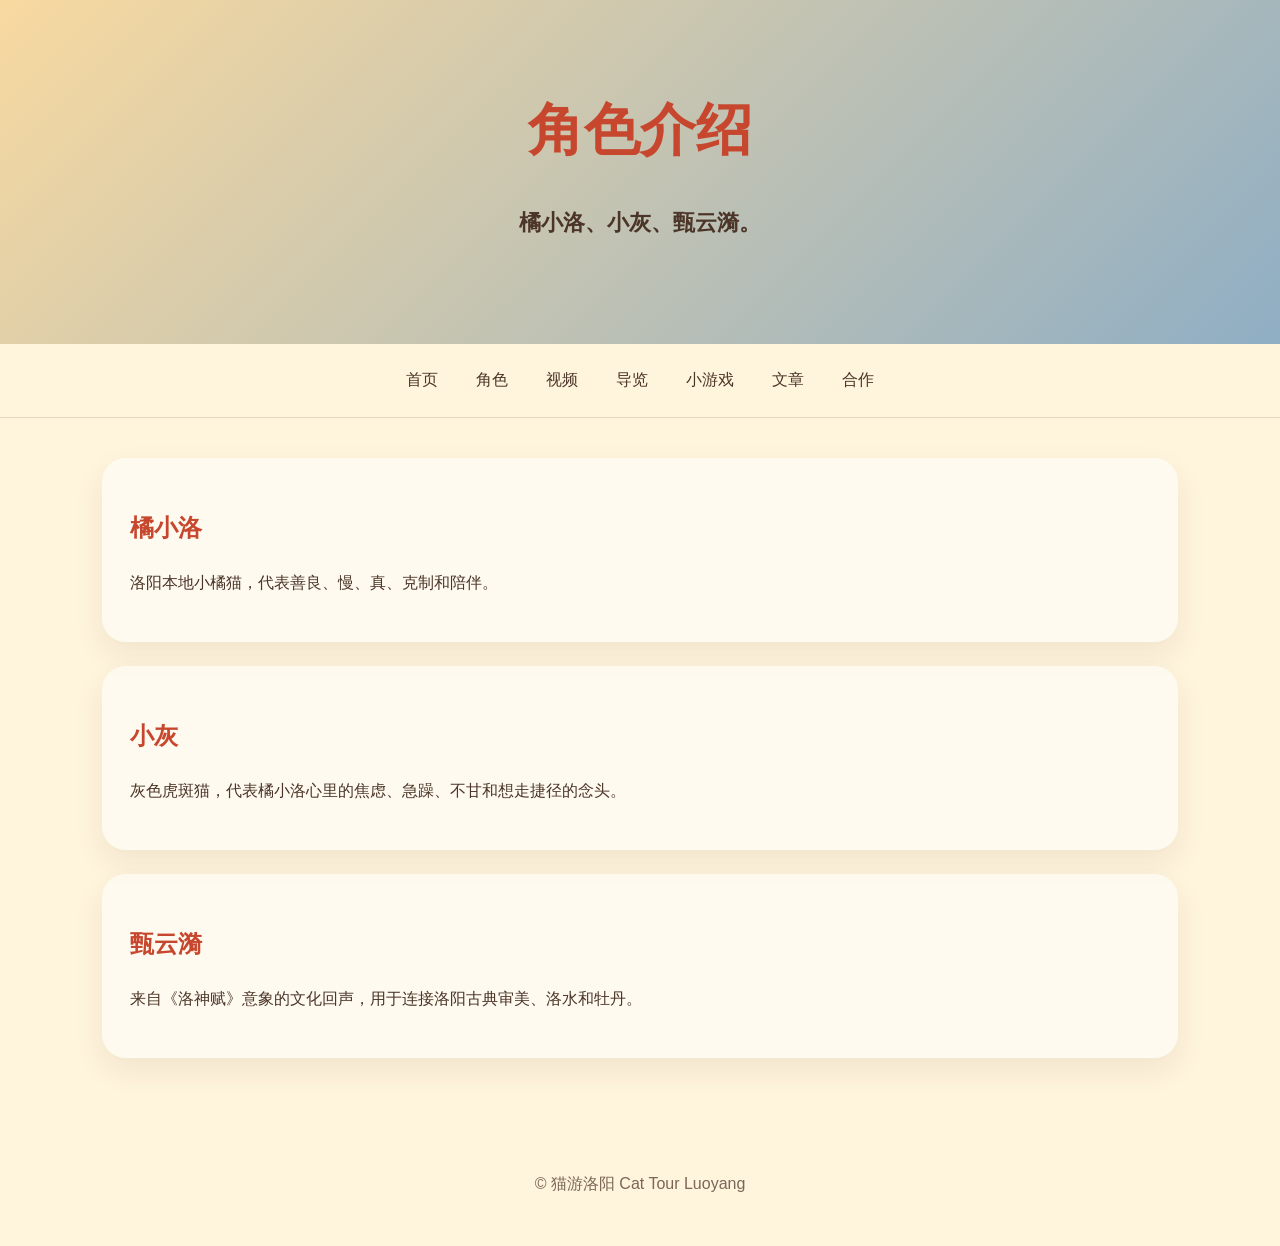
==== characters.html @ 6a57c050 "Add characters Add characters" ====
<!DOCTYPE html>
<html lang="zh-CN">
<head>
  <meta charset="UTF-8">
  <meta name="viewport" content="width=device-width, initial-scale=1.0">
  <title>角色介绍｜猫游洛阳</title>
  <link rel="stylesheet" href="css/style.css">
</head>
<body>
  <header>
    <h1>角色介绍</h1>
    <p>橘小洛、小灰、甄云漪。</p>
  </header>

  <nav>
    <a href="index.html">首页</a>
    <a href="characters.html">角色</a>
    <a href="videos.html">视频</a>
    <a href="guide.html">导览</a>
    <a href="games.html">小游戏</a>
    <a href="stories.html">文章</a>
    <a href="cooperation.html">合作</a>
  </nav>

  <main>
    <section>
      <h2>橘小洛</h2>
      <p>洛阳本地小橘猫，代表善良、慢、真、克制和陪伴。</p>
    </section>

    <section>
      <h2>小灰</h2>
      <p>灰色虎斑猫，代表橘小洛心里的焦虑、急躁、不甘和想走捷径的念头。</p>
    </section>

    <section>
      <h2>甄云漪</h2>
      <p>来自《洛神赋》意象的文化回声，用于连接洛阳古典审美、洛水和牡丹。</p>
    </section>
  </main>

  <footer>
    <p>© 猫游洛阳 Cat Tour Luoyang</p>
  </footer>
</body>
</html>
---- css/style.css ----
* {
  box-sizing: border-box;
}

body {
  margin: 0;
  font-family: -apple-system, BlinkMacSystemFont, "Segoe UI", "Microsoft YaHei", sans-serif;
  background: #fff4dc;
  color: #4b3528;
  line-height: 1.8;
}

header {
  padding: 80px 8vw;
  background: linear-gradient(135deg, #f8d9a0, #8faec4);
  text-align: center;
}

header h1 {
  font-size: 56px;
  color: #c7472e;
  margin: 0 0 16px;
}

header p {
  font-size: 22px;
  font-weight: bold;
}

nav {
  display: flex;
  justify-content: center;
  flex-wrap: wrap;
  gap: 14px;
  padding: 16px;
  background: #fff4dc;
  border-bottom: 1px solid rgba(75, 53, 40, 0.15);
}

nav a {
  text-decoration: none;
  color: #4b3528;
  padding: 6px 12px;
  border-radius: 999px;
}

nav a:hover {
  background: #f6a23a;
  color: white;
}

main {
  padding: 40px 8vw;
}

section {
  background: rgba(255, 255, 255, 0.55);
  border-radius: 24px;
  padding: 28px;
  margin-bottom: 24px;
  box-shadow: 0 12px 30px rgba(75, 53, 40, 0.08);
}

h2 {
  color: #c7472e;
}

footer {
  text-align: center;
  padding: 32px;
  color: #7b6658;
}

@media (max-width: 700px) {
  header h1 {
    font-size: 42px;
  }

  header {
    padding: 56px 6vw;
  }

  main {
    padding: 28px 6vw;
  }
}
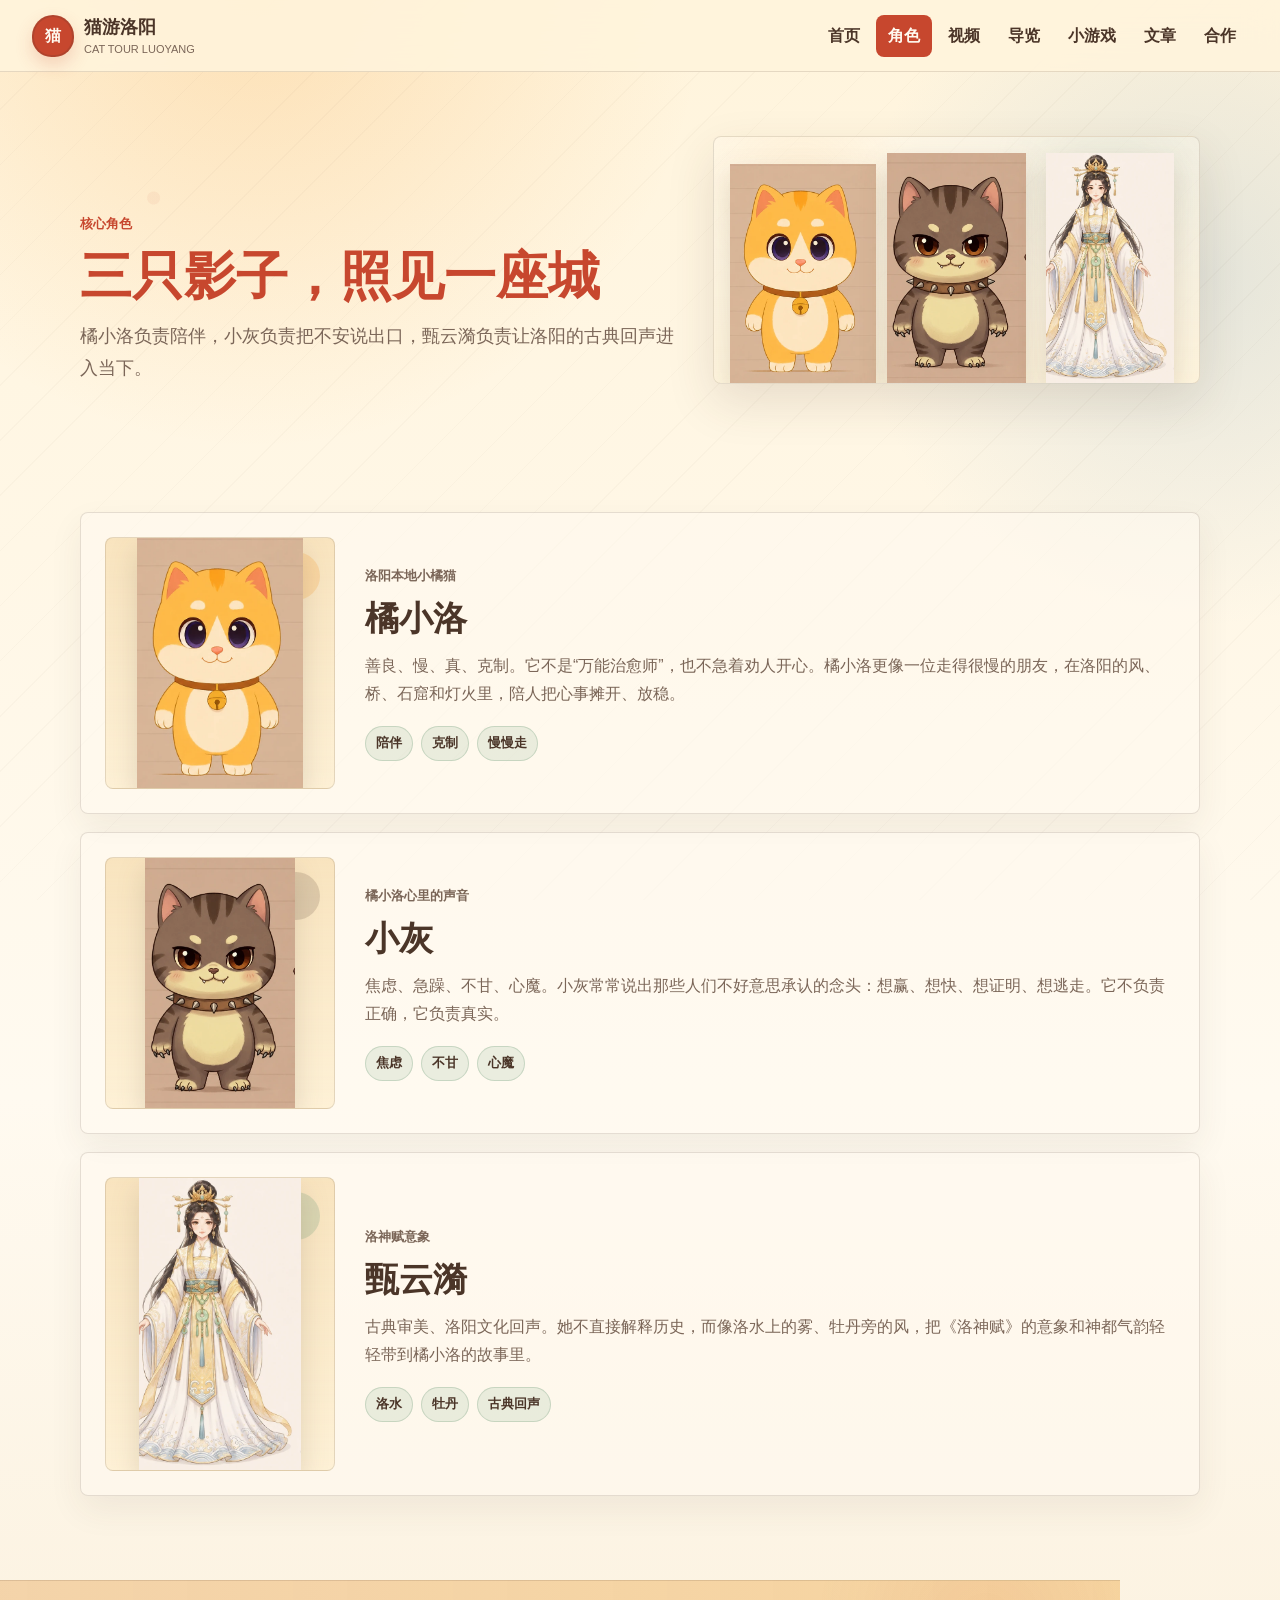
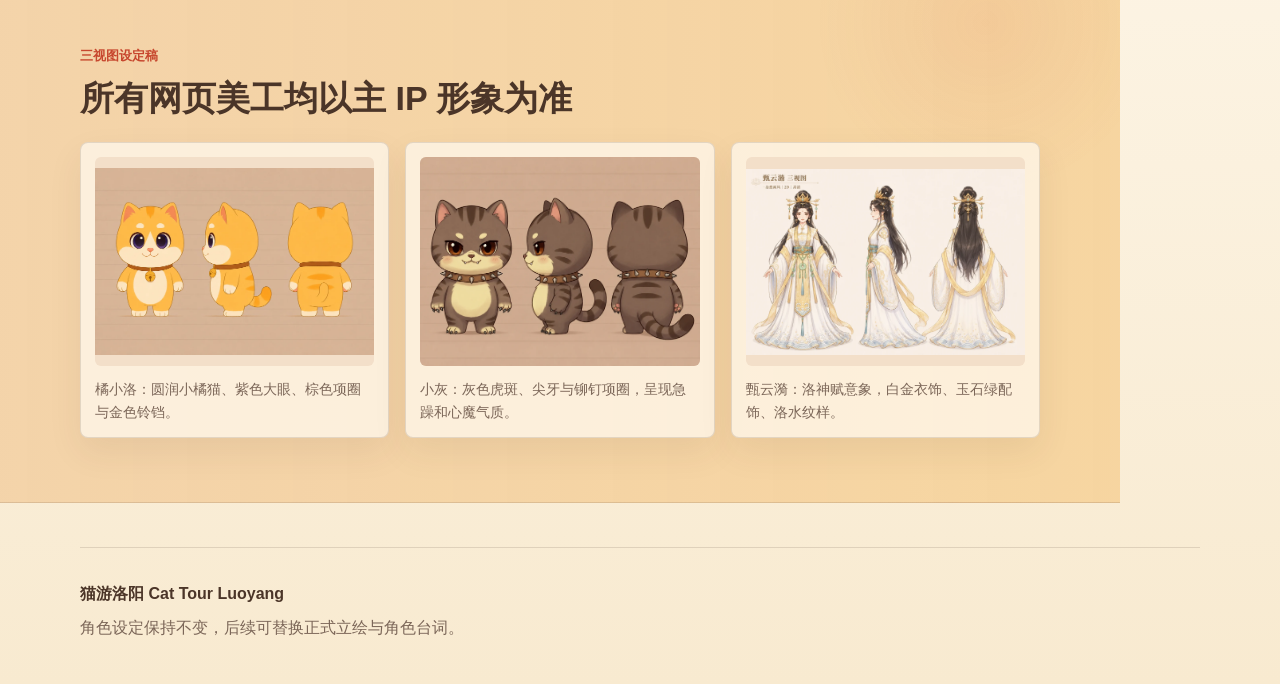
==== commit b5ae70e0: "Add files via upload" ====
--- a/characters.html
+++ b/characters.html
@@ -4,43 +4,120 @@
   <meta charset="UTF-8">
   <meta name="viewport" content="width=device-width, initial-scale=1.0">
   <title>角色介绍｜猫游洛阳</title>
+  <meta name="description" content="认识《猫游洛阳》的三位核心角色：橘小洛、小灰、甄云漪。">
   <link rel="stylesheet" href="css/style.css">
 </head>
-<body>
-  <header>
-    <h1>角色介绍</h1>
-    <p>橘小洛、小灰、甄云漪。</p>
+<body data-page="characters">
+  <header class="site-header">
+    <a class="brand" href="index.html" aria-label="猫游洛阳首页">
+      <span class="brand-mark">猫</span>
+      <span><strong>猫游洛阳</strong><small>Cat Tour Luoyang</small></span>
+    </a>
+    <button class="nav-toggle" type="button" aria-expanded="false" aria-controls="site-nav"><span></span><span></span><span></span></button>
+    <nav class="site-nav" id="site-nav" aria-label="主导航">
+      <a href="index.html" data-nav="home">首页</a>
+      <a href="characters.html" data-nav="characters">角色</a>
+      <a href="videos.html" data-nav="videos">视频</a>
+      <a href="guide.html" data-nav="guide">导览</a>
+      <a href="games.html" data-nav="games">小游戏</a>
+      <a href="stories.html" data-nav="stories">文章</a>
+      <a href="cooperation.html" data-nav="cooperation">合作</a>
+    </nav>
   </header>
 
-  <nav>
-    <a href="index.html">首页</a>
-    <a href="characters.html">角色</a>
-    <a href="videos.html">视频</a>
-    <a href="guide.html">导览</a>
-    <a href="games.html">小游戏</a>
-    <a href="stories.html">文章</a>
-    <a href="cooperation.html">合作</a>
-  </nav>
-
   <main>
-    <section>
-      <h2>橘小洛</h2>
-      <p>洛阳本地小橘猫，代表善良、慢、真、克制和陪伴。</p>
+    <section class="page-hero section-band compact-hero character-hero">
+      <div>
+        <p class="eyebrow">核心角色</p>
+        <h1>三只影子，照见一座城</h1>
+        <p>橘小洛负责陪伴，小灰负责把不安说出口，甄云漪负责让洛阳的古典回声进入当下。</p>
+      </div>
+      <div class="character-hero-row" aria-label="三位核心角色">
+        <img src="assets/characters/xiaoluo-front.webp" alt="橘小洛">
+        <img src="assets/characters/xiaohui-front.webp" alt="小灰">
+        <img src="assets/characters/yunyi-front.webp" alt="甄云漪">
+      </div>
     </section>
 
-    <section>
-      <h2>小灰</h2>
-      <p>灰色虎斑猫，代表橘小洛心里的焦虑、急躁、不甘和想走捷径的念头。</p>
+    <section class="section-band">
+      <div class="profile-list">
+        <article class="profile-card">
+          <figure class="profile-visual orange-frame">
+            <img src="assets/characters/xiaoluo-front.webp" alt="橘小洛正面形象">
+          </figure>
+          <div>
+            <p class="card-kicker">洛阳本地小橘猫</p>
+            <h2>橘小洛</h2>
+            <p>善良、慢、真、克制。它不是“万能治愈师”，也不急着劝人开心。橘小洛更像一位走得很慢的朋友，在洛阳的风、桥、石窟和灯火里，陪人把心事摊开、放稳。</p>
+            <div class="tag-row">
+              <span>陪伴</span>
+              <span>克制</span>
+              <span>慢慢走</span>
+            </div>
+          </div>
+        </article>
+
+        <article class="profile-card">
+          <figure class="profile-visual gray-frame">
+            <img src="assets/characters/xiaohui-front.webp" alt="小灰正面形象">
+          </figure>
+          <div>
+            <p class="card-kicker">橘小洛心里的声音</p>
+            <h2>小灰</h2>
+            <p>焦虑、急躁、不甘、心魔。小灰常常说出那些人们不好意思承认的念头：想赢、想快、想证明、想逃走。它不负责正确，它负责真实。</p>
+            <div class="tag-row">
+              <span>焦虑</span>
+              <span>不甘</span>
+              <span>心魔</span>
+            </div>
+          </div>
+        </article>
+
+        <article class="profile-card">
+          <figure class="profile-visual jade-frame">
+            <img src="assets/characters/yunyi-front.webp" alt="甄云漪正面形象">
+          </figure>
+          <div>
+            <p class="card-kicker">洛神赋意象</p>
+            <h2>甄云漪</h2>
+            <p>古典审美、洛阳文化回声。她不直接解释历史，而像洛水上的雾、牡丹旁的风，把《洛神赋》的意象和神都气韵轻轻带到橘小洛的故事里。</p>
+            <div class="tag-row">
+              <span>洛水</span>
+              <span>牡丹</span>
+              <span>古典回声</span>
+            </div>
+          </div>
+        </article>
+      </div>
     </section>
 
-    <section>
-      <h2>甄云漪</h2>
-      <p>来自《洛神赋》意象的文化回声，用于连接洛阳古典审美、洛水和牡丹。</p>
+    <section class="section-band warm-band">
+      <div class="section-heading">
+        <p class="eyebrow">三视图设定稿</p>
+        <h2>所有网页美工均以主 IP 形象为准</h2>
+      </div>
+      <div class="turnaround-grid">
+        <figure>
+          <img src="assets/characters/xiaoluo-turnaround.webp" alt="橘小洛三视图">
+          <figcaption>橘小洛：圆润小橘猫、紫色大眼、棕色项圈与金色铃铛。</figcaption>
+        </figure>
+        <figure>
+          <img src="assets/characters/xiaohui-turnaround.webp" alt="小灰三视图">
+          <figcaption>小灰：灰色虎斑、尖牙与铆钉项圈，呈现急躁和心魔气质。</figcaption>
+        </figure>
+        <figure>
+          <img src="assets/characters/yunyi-turnaround.webp" alt="甄云漪三视图">
+          <figcaption>甄云漪：洛神赋意象，白金衣饰、玉石绿配饰、洛水纹样。</figcaption>
+        </figure>
+      </div>
     </section>
   </main>
 
-  <footer>
-    <p>© 猫游洛阳 Cat Tour Luoyang</p>
+  <footer class="site-footer">
+    <strong>猫游洛阳 Cat Tour Luoyang</strong>
+    <p>角色设定保持不变，后续可替换正式立绘与角色台词。</p>
   </footer>
+
+  <script src="js/main.js"></script>
 </body>
 </html>
--- a/css/style.css
+++ b/css/style.css
@@ -1,86 +1,1438 @@
+:root {
+  --orange: #f6a23a;
+  --cream: #fff4dc;
+  --cream-deep: #f7dfb4;
+  --red: #c7472e;
+  --green: #6e9b78;
+  --brown: #4b3528;
+  --blue: #8faec4;
+  --ink-soft: #7b6658;
+  --white: #fffaf0;
+  --line: rgba(75, 53, 40, 0.14);
+  --shadow: 0 18px 48px rgba(75, 53, 40, 0.13);
+  --radius: 8px;
+  --max: 1120px;
+}
+
 * {
   box-sizing: border-box;
 }
 
+html {
+  scroll-behavior: smooth;
+}
+
 body {
+  position: relative;
   margin: 0;
-  font-family: -apple-system, BlinkMacSystemFont, "Segoe UI", "Microsoft YaHei", sans-serif;
-  background: #fff4dc;
-  color: #4b3528;
-  line-height: 1.8;
-}
-
-header {
-  padding: 80px 8vw;
-  background: linear-gradient(135deg, #f8d9a0, #8faec4);
+  font-family: -apple-system, BlinkMacSystemFont, "Segoe UI", "PingFang SC", "Microsoft YaHei", sans-serif;
+  line-height: 1.75;
+  color: var(--brown);
+  background:
+    radial-gradient(circle at 20% 0%, rgba(246, 162, 58, 0.24), transparent 28rem),
+    radial-gradient(circle at 94% 12%, rgba(143, 174, 196, 0.24), transparent 22rem),
+    linear-gradient(180deg, var(--cream), #fffaf0 48%, #f8ead0);
+}
+
+body::before {
+  position: fixed;
+  inset: 0;
+  z-index: -1;
+  content: "";
+  background:
+    radial-gradient(circle at 12% 22%, rgba(199, 71, 46, 0.06) 0 6px, transparent 7px),
+    radial-gradient(circle at 88% 30%, rgba(110, 155, 120, 0.07) 0 7px, transparent 8px),
+    repeating-linear-gradient(135deg, transparent 0 38px, rgba(75, 53, 40, 0.025) 38px 39px);
+  pointer-events: none;
+}
+
+a {
+  color: inherit;
+}
+
+img,
+svg {
+  max-width: 100%;
+}
+
+.site-header {
+  position: sticky;
+  top: 0;
+  z-index: 20;
+  display: flex;
+  align-items: center;
+  justify-content: space-between;
+  gap: 16px;
+  min-height: 72px;
+  padding: 12px 18px;
+  background: rgba(255, 244, 220, 0.88);
+  border-bottom: 1px solid var(--line);
+  backdrop-filter: blur(16px);
+}
+
+.brand {
+  display: inline-flex;
+  align-items: center;
+  gap: 10px;
+  text-decoration: none;
+}
+
+.brand-mark {
+  display: grid;
+  width: 42px;
+  height: 42px;
+  place-items: center;
+  color: var(--white);
+  background: var(--red);
+  border: 2px solid rgba(75, 53, 40, 0.18);
+  border-radius: 50% 50% 46% 46%;
+  font-weight: 800;
+  box-shadow: 0 8px 18px rgba(199, 71, 46, 0.2);
+}
+
+.brand strong,
+.brand small {
+  display: block;
+}
+
+.brand strong {
+  font-size: 18px;
+  letter-spacing: 0;
+}
+
+.brand small {
+  margin-top: -4px;
+  color: var(--ink-soft);
+  font-size: 11px;
+  letter-spacing: 0;
+  text-transform: uppercase;
+}
+
+.nav-toggle {
+  display: inline-flex;
+  flex-direction: column;
+  justify-content: center;
+  gap: 5px;
+  width: 42px;
+  height: 42px;
+  padding: 0;
+  border: 1px solid var(--line);
+  border-radius: var(--radius);
+  background: var(--white);
+}
+
+.nav-toggle span {
+  display: block;
+  width: 18px;
+  height: 2px;
+  margin: 0 auto;
+  background: var(--brown);
+  border-radius: 999px;
+}
+
+.site-nav {
+  position: absolute;
+  top: calc(100% + 8px);
+  right: 16px;
+  left: 16px;
+  display: none;
+  grid-template-columns: repeat(2, minmax(0, 1fr));
+  gap: 8px;
+  padding: 12px;
+  background: var(--white);
+  border: 1px solid var(--line);
+  border-radius: var(--radius);
+  box-shadow: var(--shadow);
+}
+
+.site-nav.is-open {
+  display: grid;
+}
+
+.site-nav a {
+  min-height: 42px;
+  padding: 8px 10px;
   text-align: center;
-}
-
-header h1 {
-  font-size: 56px;
-  color: #c7472e;
-  margin: 0 0 16px;
-}
-
-header p {
-  font-size: 22px;
-  font-weight: bold;
-}
-
-nav {
+  text-decoration: none;
+  border-radius: var(--radius);
+  color: var(--brown);
+  font-weight: 700;
+}
+
+.site-nav a:hover,
+.site-nav a.is-active {
+  color: var(--white);
+  background: var(--red);
+}
+
+main {
+  overflow: hidden;
+}
+
+.section-band {
+  width: min(100% - 32px, var(--max));
+  margin: 0 auto;
+  padding: 48px 0;
+}
+
+.hero {
+  display: grid;
+  gap: 32px;
+  align-items: center;
+  padding-top: 36px;
+  padding-bottom: 36px;
+}
+
+.hero-copy {
+  position: relative;
+  z-index: 2;
+}
+
+.eyebrow,
+.card-kicker {
+  margin: 0 0 10px;
+  color: var(--red);
+  font-size: 13px;
+  font-weight: 800;
+  letter-spacing: 0;
+}
+
+h1,
+h2,
+h3,
+p {
+  overflow-wrap: anywhere;
+}
+
+h1,
+h2,
+h3 {
+  line-height: 1.18;
+}
+
+h1 {
+  margin: 0;
+  color: var(--red);
+  font-size: 48px;
+}
+
+h2 {
+  margin: 0 0 14px;
+  color: var(--brown);
+  font-size: 27px;
+}
+
+h3 {
+  margin: 0 0 10px;
+  font-size: 21px;
+}
+
+p {
+  margin: 0;
+}
+
+.hero-lead {
+  max-width: 640px;
+  margin-top: 16px;
+  color: var(--brown);
+  font-size: 20px;
+  font-weight: 700;
+}
+
+.hero-actions {
   display: flex;
+  flex-wrap: wrap;
+  gap: 12px;
+  margin-top: 28px;
+}
+
+.button {
+  display: inline-flex;
+  align-items: center;
   justify-content: center;
+  min-height: 46px;
+  padding: 10px 18px;
+  text-decoration: none;
+  border-radius: var(--radius);
+  border: 1px solid var(--line);
+  font-weight: 800;
+}
+
+.button-primary {
+  color: var(--white);
+  background: var(--red);
+  box-shadow: 0 12px 22px rgba(199, 71, 46, 0.22);
+}
+
+.button-secondary {
+  color: var(--brown);
+  background: rgba(255, 250, 240, 0.76);
+}
+
+.hero-art {
+  position: relative;
+  min-height: 300px;
+  border: 1px solid rgba(75, 53, 40, 0.1);
+  border-radius: 8px;
+  background:
+    linear-gradient(180deg, rgba(255, 244, 220, 0.1), rgba(255, 244, 220, 0.9)),
+    linear-gradient(145deg, rgba(246, 162, 58, 0.34), rgba(110, 155, 120, 0.18) 55%, rgba(143, 174, 196, 0.36));
+  box-shadow: var(--shadow);
+  overflow: hidden;
+}
+
+.ip-stage {
+  isolation: isolate;
+}
+
+.ip-stage::before {
+  position: absolute;
+  inset: 18px;
+  z-index: 0;
+  content: "";
+  border: 1px solid rgba(255, 250, 240, 0.58);
+  border-radius: 6px;
+  pointer-events: none;
+}
+
+.sun-disc {
+  position: absolute;
+  top: 38px;
+  right: 34px;
+  width: 116px;
+  height: 116px;
+  background: rgba(246, 162, 58, 0.44);
+  border-radius: 50%;
+}
+
+.palace {
+  position: absolute;
+  right: 22px;
+  bottom: 86px;
+  left: 22px;
+  height: 132px;
+  border-bottom: 18px solid var(--brown);
+}
+
+.palace::before,
+.palace::after {
+  position: absolute;
+  content: "";
+  left: 8%;
+  right: 8%;
+  height: 28px;
+  background: var(--red);
+  border-radius: 8px 8px 3px 3px;
+}
+
+.palace::before {
+  top: 18px;
+  transform: skewX(-12deg);
+}
+
+.palace::after {
+  top: 58px;
+  background: var(--green);
+  transform: skewX(10deg);
+}
+
+.palace span {
+  position: absolute;
+  bottom: 0;
+  width: 14%;
+  height: 78px;
+  background: rgba(75, 53, 40, 0.72);
+  border-radius: 8px 8px 0 0;
+}
+
+.palace span:nth-child(1) {
+  left: 18%;
+}
+
+.palace span:nth-child(2) {
+  left: 43%;
+}
+
+.palace span:nth-child(3) {
+  right: 18%;
+}
+
+.lantern {
+  position: absolute;
+  top: 68px;
+  width: 34px;
+  height: 48px;
+  background: var(--red);
+  border-radius: 45% 45% 48% 48%;
+  box-shadow: inset 8px 0 rgba(255, 244, 220, 0.18), 0 12px 22px rgba(199, 71, 46, 0.22);
+}
+
+.lantern::before,
+.lantern::after {
+  position: absolute;
+  content: "";
+  left: 50%;
+  transform: translateX(-50%);
+  background: var(--brown);
+}
+
+.lantern::before {
+  top: -28px;
+  width: 2px;
+  height: 30px;
+}
+
+.lantern::after {
+  bottom: -10px;
+  width: 10px;
+  height: 10px;
+  border-radius: 50%;
+}
+
+.lantern-left {
+  left: 28px;
+}
+
+.lantern-right {
+  right: 28px;
+  top: 110px;
+}
+
+.hero-character {
+  position: absolute;
+  z-index: 3;
+  display: block;
+  width: auto;
+  object-fit: contain;
+  filter: drop-shadow(0 16px 18px rgba(75, 53, 40, 0.2));
+}
+
+.hero-xiaoluo {
+  left: 50%;
+  bottom: 34px;
+  height: min(72%, 310px);
+  transform: translateX(-48%);
+}
+
+.hero-xiaohui {
+  right: 6%;
+  bottom: 34px;
+  height: min(44%, 185px);
+  opacity: 0.92;
+  transform: rotate(2deg);
+}
+
+.hero-ribbon {
+  position: absolute;
+  top: 16px;
+  left: 16px;
+  z-index: 4;
+  max-width: calc(100% - 32px);
+  padding: 7px 12px;
+  color: var(--brown);
+  background: rgba(255, 250, 240, 0.78);
+  border: 1px solid rgba(75, 53, 40, 0.12);
+  border-radius: 999px;
+  font-size: 13px;
+  font-weight: 900;
+}
+
+.cat-figure {
+  position: absolute;
+  left: 50%;
+  bottom: 54px;
+  width: 118px;
+  height: 130px;
+  transform: translateX(-50%);
+}
+
+.cat-body {
+  position: absolute;
+  right: 18px;
+  bottom: 0;
+  width: 74px;
+  height: 78px;
+  background: var(--orange);
+  border: 3px solid var(--brown);
+  border-radius: 46% 46% 40% 40%;
+}
+
+.cat-tail {
+  position: absolute;
+  bottom: 20px;
+  left: 6px;
+  width: 62px;
+  height: 32px;
+  border: 10px solid var(--orange);
+  border-right: 0;
+  border-bottom: 0;
+  border-radius: 999px 0 0 0;
+  transform: rotate(-16deg);
+}
+
+.cat-head {
+  position: absolute;
+  right: 5px;
+  bottom: 64px;
+  width: 88px;
+  height: 70px;
+  background: var(--orange);
+  border: 3px solid var(--brown);
+  border-radius: 48% 48% 42% 42%;
+}
+
+.ear {
+  position: absolute;
+  top: -20px;
+  width: 28px;
+  height: 28px;
+  background: var(--orange);
+  border-top: 3px solid var(--brown);
+  border-left: 3px solid var(--brown);
+  transform: rotate(45deg);
+}
+
+.ear-left {
+  left: 14px;
+}
+
+.ear-right {
+  right: 14px;
+}
+
+.eye {
+  position: absolute;
+  top: 34px;
+  width: 8px;
+  height: 12px;
+  background: var(--brown);
+  border-radius: 50%;
+}
+
+.eye-left {
+  left: 28px;
+}
+
+.eye-right {
+  right: 28px;
+}
+
+.nose {
+  position: absolute;
+  left: 50%;
+  bottom: 24px;
+  width: 9px;
+  height: 7px;
+  background: var(--red);
+  border-radius: 50%;
+  transform: translateX(-50%);
+}
+
+.cat-scarf {
+  position: absolute;
+  right: 20px;
+  bottom: 53px;
+  width: 66px;
+  height: 16px;
+  background: var(--green);
+  border: 2px solid var(--brown);
+  border-radius: 999px;
+}
+
+.stone-road {
+  position: absolute;
+  right: -40px;
+  bottom: -10px;
+  left: -40px;
+  height: 86px;
+  background:
+    repeating-linear-gradient(90deg, rgba(75, 53, 40, 0.16) 0 2px, transparent 2px 44px),
+    linear-gradient(180deg, rgba(255, 250, 240, 0.66), rgba(75, 53, 40, 0.12));
+  transform: perspective(220px) rotateX(18deg);
+}
+
+.ip-stage .stone-road {
+  z-index: 2;
+}
+
+.section-heading {
+  max-width: 720px;
+  margin-bottom: 24px;
+}
+
+.intro-text {
+  max-width: 840px;
+  color: var(--ink-soft);
+  font-size: 18px;
+}
+
+.feature-grid,
+.content-grid,
+.portal-grid,
+.guide-grid {
+  display: grid;
+  gap: 16px;
+}
+
+.character-card,
+.video-card,
+.simple-card,
+.story-card,
+.guide-card,
+.portal-card,
+.contact-box,
+.game-panel,
+.game-result {
+  border: 1px solid var(--line);
+  border-radius: var(--radius);
+  background: rgba(255, 250, 240, 0.78);
+  box-shadow: 0 14px 34px rgba(75, 53, 40, 0.08);
+}
+
+.character-card,
+.simple-card,
+.story-card,
+.guide-card,
+.portal-card,
+.game-panel,
+.game-result {
+  padding: 22px;
+}
+
+.character-card {
+  position: relative;
+  min-height: 330px;
+  padding-top: 176px;
+  overflow: hidden;
+}
+
+.character-card::before {
+  position: absolute;
+  top: 0;
+  right: 0;
+  left: 0;
+  height: 156px;
+  content: "";
+  background:
+    radial-gradient(circle at 78% 24%, rgba(255, 244, 220, 0.58), transparent 74px),
+    linear-gradient(135deg, rgba(246, 162, 58, 0.22), rgba(255, 250, 240, 0.68));
+  border-bottom: 1px solid rgba(75, 53, 40, 0.08);
+}
+
+.character-card.xiaohui::before {
+  background:
+    radial-gradient(circle at 74% 24%, rgba(255, 244, 220, 0.5), transparent 74px),
+    linear-gradient(135deg, rgba(75, 53, 40, 0.18), rgba(143, 174, 196, 0.24));
+}
+
+.character-card.yunzhi::before {
+  background:
+    radial-gradient(circle at 74% 24%, rgba(255, 244, 220, 0.58), transparent 74px),
+    linear-gradient(135deg, rgba(110, 155, 120, 0.22), rgba(143, 174, 196, 0.2));
+}
+
+.character-sticker {
+  position: absolute;
+  top: 16px;
+  left: 50%;
+  z-index: 2;
+  width: auto;
+  height: 170px;
+  max-width: 82%;
+  object-fit: contain;
+  transform: translateX(-50%);
+  filter: drop-shadow(0 12px 16px rgba(75, 53, 40, 0.16));
+}
+
+.yunzhi-sticker {
+  top: 6px;
+  height: 192px;
+}
+
+.character-card p,
+.simple-card p,
+.story-card p,
+.guide-card p,
+.video-card p,
+.profile-card p,
+.contact-band p {
+  color: var(--ink-soft);
+}
+
+.character-card .card-kicker,
+.character-card h3,
+.character-card p {
+  position: relative;
+  z-index: 2;
+}
+
+.character-token {
+  display: grid;
+  width: 54px;
+  height: 54px;
+  place-items: center;
+  margin-bottom: 16px;
+  color: var(--white);
+  border-radius: 50%;
+  font-weight: 900;
+}
+
+.xiaoluo .character-token {
+  background: var(--orange);
+}
+
+.xiaohui .character-token {
+  background: #6b6f70;
+}
+
+.yunzhi .character-token {
+  background: var(--green);
+}
+
+.warm-band {
+  width: 100%;
+  max-width: none;
+  margin: 20px 0;
+  padding-right: max(16px, calc((100% - var(--max)) / 2));
+  padding-left: max(16px, calc((100% - var(--max)) / 2));
+  background:
+    radial-gradient(circle at 88% 8%, rgba(199, 71, 46, 0.08), transparent 170px),
+    linear-gradient(90deg, rgba(199, 71, 46, 0.08), rgba(246, 162, 58, 0.16)),
+    var(--cream-deep);
+  border-top: 1px solid var(--line);
+  border-bottom: 1px solid var(--line);
+}
+
+.story-steps {
+  display: grid;
+  gap: 10px;
+}
+
+.story-steps div {
+  display: flex;
+  align-items: center;
+  gap: 12px;
+  min-height: 54px;
+  padding: 12px 14px;
+  background: rgba(255, 250, 240, 0.68);
+  border: 1px solid var(--line);
+  border-radius: var(--radius);
+  font-weight: 800;
+}
+
+.story-steps span {
+  color: var(--red);
+  font-size: 13px;
+}
+
+.portal-card {
+  display: block;
+  min-height: 136px;
+  text-decoration: none;
+  transition: transform 180ms ease, box-shadow 180ms ease;
+}
+
+.portal-card:hover {
+  transform: translateY(-3px);
+  box-shadow: var(--shadow);
+}
+
+.portal-card span,
+.story-card span,
+.guide-card span,
+.contact-box span {
+  display: inline-block;
+  margin-bottom: 12px;
+  color: var(--red);
+  font-size: 13px;
+  font-weight: 900;
+}
+
+.portal-card strong {
+  display: block;
+  font-size: 19px;
+  line-height: 1.45;
+}
+
+.page-hero {
+  position: relative;
+  padding-top: 46px;
+  padding-bottom: 26px;
+}
+
+.page-hero h1 {
+  max-width: 820px;
+  font-size: 38px;
+}
+
+.page-hero p:last-child {
+  max-width: 760px;
+  margin-top: 14px;
+  color: var(--ink-soft);
+  font-size: 18px;
+}
+
+body:not([data-page="characters"]) .page-hero::after {
+  position: absolute;
+  right: 18px;
+  bottom: 0;
+  display: none;
+  width: 190px;
+  height: 220px;
+  content: "";
+  background: var(--page-sticker) bottom right / contain no-repeat;
+  filter: drop-shadow(0 14px 16px rgba(75, 53, 40, 0.15));
+  pointer-events: none;
+}
+
+body[data-page="videos"] {
+  --page-sticker: url("../assets/characters/xiaoluo-front.webp");
+}
+
+body[data-page="guide"],
+body[data-page="cooperation"] {
+  --page-sticker: url("../assets/characters/xiaoluo-front.webp");
+}
+
+body[data-page="games"] {
+  --page-sticker: url("../assets/characters/xiaohui-front.webp");
+}
+
+body[data-page="stories"] {
+  --page-sticker: url("../assets/characters/yunyi-front.webp");
+}
+
+.character-hero {
+  display: grid;
+  gap: 24px;
+  align-items: end;
+}
+
+.character-hero-row {
+  display: grid;
+  grid-template-columns: repeat(3, minmax(0, 1fr));
+  align-items: end;
+  gap: 8px;
+  min-height: 190px;
+  padding: 16px 16px 0;
+  background:
+    linear-gradient(180deg, rgba(255, 250, 240, 0.42), rgba(255, 244, 220, 0.92)),
+    radial-gradient(circle at 18% 20%, rgba(246, 162, 58, 0.18), transparent 110px),
+    radial-gradient(circle at 82% 18%, rgba(110, 155, 120, 0.16), transparent 120px);
+  border: 1px solid var(--line);
+  border-radius: var(--radius);
+  box-shadow: var(--shadow);
+  overflow: hidden;
+}
+
+.character-hero-row img {
+  width: 100%;
+  max-height: 230px;
+  object-fit: contain;
+  object-position: bottom center;
+  filter: drop-shadow(0 12px 14px rgba(75, 53, 40, 0.16));
+}
+
+.profile-list,
+.story-list {
+  display: grid;
+  gap: 18px;
+}
+
+.profile-card {
+  display: grid;
+  gap: 20px;
+  padding: 24px;
+  background: rgba(255, 250, 240, 0.54);
+  border: 1px solid var(--line);
+  border-radius: var(--radius);
+  box-shadow: 0 14px 34px rgba(75, 53, 40, 0.07);
+}
+
+.profile-card:last-child {
+  border-bottom: 1px solid var(--line);
+}
+
+.profile-portrait {
+  display: none;
+}
+
+.profile-visual {
+  position: relative;
+  display: grid;
+  width: 100%;
+  max-width: 230px;
+  min-height: 220px;
+  margin: 0;
+  place-items: end center;
+  background:
+    linear-gradient(180deg, rgba(255, 250, 240, 0.18), rgba(255, 244, 220, 0.84)),
+    var(--cream-deep);
+  border: 1px solid rgba(75, 53, 40, 0.14);
+  border-radius: var(--radius);
+  overflow: hidden;
+}
+
+.profile-visual::before {
+  position: absolute;
+  top: 14px;
+  right: 14px;
+  width: 48px;
+  height: 48px;
+  content: "";
+  background: rgba(246, 162, 58, 0.24);
+  border-radius: 50%;
+}
+
+.profile-visual img {
+  position: relative;
+  z-index: 2;
+  max-height: 250px;
+  object-fit: contain;
+  object-position: bottom center;
+  filter: drop-shadow(0 12px 14px rgba(75, 53, 40, 0.16));
+}
+
+.gray-frame::before {
+  background: rgba(75, 53, 40, 0.16);
+}
+
+.jade-frame::before {
+  background: rgba(110, 155, 120, 0.23);
+}
+
+.jade-frame img {
+  max-height: 292px;
+}
+
+.turnaround-grid {
+  display: grid;
+  gap: 16px;
+}
+
+.turnaround-grid figure {
+  margin: 0;
+  padding: 14px;
+  background: rgba(255, 250, 240, 0.72);
+  border: 1px solid var(--line);
+  border-radius: var(--radius);
+  box-shadow: 0 14px 34px rgba(75, 53, 40, 0.08);
+}
+
+.turnaround-grid img {
+  display: block;
+  width: 100%;
+  aspect-ratio: 4 / 3;
+  object-fit: contain;
+  background: #f3dfc9;
+  border-radius: 6px;
+}
+
+.turnaround-grid figcaption {
+  margin-top: 12px;
+  color: var(--ink-soft);
+  font-size: 14px;
+  line-height: 1.6;
+}
+
+.cat-orange {
+  background: var(--orange);
+}
+
+.cat-gray {
+  background: #8a8d89;
+}
+
+.luoshen {
+  background:
+    radial-gradient(circle at 50% 26%, rgba(255, 250, 240, 0.82), transparent 28%),
+    linear-gradient(145deg, var(--blue), var(--green));
+  overflow: hidden;
+}
+
+.portrait-ear {
+  position: absolute;
+  top: -21px;
+  width: 42px;
+  height: 42px;
+  background: inherit;
+  border-top: 3px solid var(--brown);
+  border-left: 3px solid var(--brown);
+  transform: rotate(45deg);
+}
+
+.portrait-ear.left {
+  left: 24px;
+}
+
+.portrait-ear.right {
+  right: 24px;
+}
+
+.portrait-eye {
+  position: absolute;
+  top: 68px;
+  width: 10px;
+  height: 15px;
+  background: var(--brown);
+  border-radius: 50%;
+}
+
+.portrait-eye.left {
+  left: 52px;
+}
+
+.portrait-eye.right {
+  right: 52px;
+}
+
+.portrait-nose {
+  position: absolute;
+  left: 50%;
+  top: 92px;
+  width: 12px;
+  height: 9px;
+  background: var(--red);
+  border-radius: 50%;
+  transform: translateX(-50%);
+}
+
+.cloud-line {
+  position: absolute;
+  left: 18px;
+  right: 18px;
+  height: 3px;
+  background: rgba(255, 250, 240, 0.82);
+  border-radius: 999px;
+}
+
+.cloud-line.one {
+  top: 58px;
+}
+
+.cloud-line.two {
+  top: 78px;
+  left: 42px;
+}
+
+.cloud-line.three {
+  top: 100px;
+  right: 44px;
+}
+
+.tag-row {
+  display: flex;
   flex-wrap: wrap;
-  gap: 14px;
-  padding: 16px;
-  background: #fff4dc;
-  border-bottom: 1px solid rgba(75, 53, 40, 0.15);
-}
-
-nav a {
+  gap: 8px;
+  margin-top: 18px;
+}
+
+.tag-row span {
+  padding: 5px 10px;
+  color: var(--brown);
+  background: rgba(110, 155, 120, 0.14);
+  border: 1px solid rgba(110, 155, 120, 0.28);
+  border-radius: 999px;
+  font-size: 13px;
+  font-weight: 800;
+}
+
+.video-card {
+  position: relative;
+  overflow: hidden;
+}
+
+.video-card::after,
+.simple-card::after,
+.story-card::after,
+.portal-card::after {
+  position: absolute;
+  right: 18px;
+  bottom: 16px;
+  width: 28px;
+  height: 28px;
+  content: "";
+  background:
+    radial-gradient(circle at 50% 50%, rgba(255, 250, 240, 0.9) 0 4px, transparent 5px),
+    rgba(199, 71, 46, 0.18);
+  border-radius: 50%;
+  opacity: 0.8;
+}
+
+.simple-card,
+.story-card,
+.portal-card {
+  position: relative;
+  overflow: hidden;
+}
+
+.video-card > *,
+.simple-card > *,
+.story-card > *,
+.portal-card > * {
+  position: relative;
+  z-index: 1;
+}
+
+.video-card h2,
+.video-card p,
+.video-card .card-kicker,
+.video-card .text-link {
+  margin-right: 18px;
+  margin-left: 18px;
+}
+
+.video-card .text-link {
+  margin-bottom: 20px;
+}
+
+.video-thumb {
+  position: relative;
+  display: grid;
+  min-height: 180px;
+  margin-bottom: 18px;
+  place-items: center;
+  color: var(--white);
+  background: var(--green);
+}
+
+.video-thumb::before {
+  position: absolute;
+  content: "";
+  width: 66px;
+  height: 66px;
+  border: 2px solid rgba(255, 250, 240, 0.8);
+  border-radius: 50%;
+}
+
+.video-thumb::after {
+  position: absolute;
+  content: "";
+  width: 0;
+  height: 0;
+  margin-left: 6px;
+  border-top: 13px solid transparent;
+  border-bottom: 13px solid transparent;
+  border-left: 20px solid var(--white);
+}
+
+.video-thumb span {
+  position: absolute;
+  top: 14px;
+  left: 14px;
+  padding: 4px 9px;
+  background: rgba(75, 53, 40, 0.32);
+  border-radius: 999px;
+  font-weight: 800;
+}
+
+.longmen {
+  background: linear-gradient(135deg, #b9814d, var(--orange));
+}
+
+.luoyi {
+  background: linear-gradient(135deg, var(--red), #d98d56);
+}
+
+.river {
+  background: linear-gradient(135deg, var(--blue), var(--green));
+}
+
+.text-link {
+  display: inline-block;
+  margin-top: 14px;
+  color: var(--red);
+  font-weight: 900;
   text-decoration: none;
-  color: #4b3528;
-  padding: 6px 12px;
-  border-radius: 999px;
-}
-
-nav a:hover {
-  background: #f6a23a;
-  color: white;
-}
-
-main {
-  padding: 40px 8vw;
-}
-
-section {
-  background: rgba(255, 255, 255, 0.55);
-  border-radius: 24px;
-  padding: 28px;
-  margin-bottom: 24px;
-  box-shadow: 0 12px 30px rgba(75, 53, 40, 0.08);
-}
-
-h2 {
-  color: #c7472e;
-}
-
-footer {
-  text-align: center;
-  padding: 32px;
-  color: #7b6658;
-}
-
-@media (max-width: 700px) {
-  header h1 {
-    font-size: 42px;
-  }
-
-  header {
-    padding: 56px 6vw;
-  }
-
-  main {
-    padding: 28px 6vw;
-  }
-}
+}
+
+.text-link:hover {
+  text-decoration: underline;
+}
+
+.filter-row {
+  display: flex;
+  gap: 8px;
+  margin-bottom: 18px;
+  overflow-x: auto;
+  padding-bottom: 4px;
+}
+
+.filter-button,
+.choice-grid button {
+  min-height: 42px;
+  padding: 8px 13px;
+  color: var(--brown);
+  background: var(--white);
+  border: 1px solid var(--line);
+  border-radius: var(--radius);
+  font: inherit;
+  font-weight: 800;
+  white-space: nowrap;
+}
+
+.filter-button.is-active,
+.choice-grid button:hover,
+.choice-grid button.is-selected {
+  color: var(--white);
+  background: var(--green);
+}
+
+.guide-card {
+  position: relative;
+  min-height: 190px;
+  overflow: hidden;
+}
+
+.guide-card::after {
+  position: absolute;
+  right: -28px;
+  bottom: -28px;
+  width: 86px;
+  height: 86px;
+  content: "";
+  background: rgba(246, 162, 58, 0.2);
+  border-radius: 50%;
+}
+
+.guide-card.is-hidden {
+  display: none;
+}
+
+.game-layout {
+  display: grid;
+  gap: 16px;
+}
+
+.choice-grid {
+  display: grid;
+  gap: 10px;
+  margin-top: 20px;
+}
+
+.game-result {
+  min-height: 260px;
+  background:
+    linear-gradient(145deg, rgba(255, 250, 240, 0.86), rgba(255, 244, 220, 0.7)),
+    radial-gradient(circle at 82% 20%, rgba(246, 162, 58, 0.24), transparent 120px);
+}
+
+.paw-track {
+  display: inline-grid;
+  width: 56px;
+  height: 56px;
+  margin-bottom: 16px;
+  place-items: center;
+  color: var(--white);
+  background: var(--orange);
+  border-radius: 50%;
+  font-size: 28px;
+  font-weight: 900;
+}
+
+.contact-band {
+  display: grid;
+  gap: 18px;
+}
+
+.contact-box {
+  padding: 24px;
+}
+
+.contact-box strong {
+  display: block;
+  margin-bottom: 18px;
+  font-size: 20px;
+}
+
+.site-footer {
+  width: min(100% - 32px, var(--max));
+  margin: 24px auto 0;
+  padding: 32px 0 42px;
+  color: var(--ink-soft);
+  border-top: 1px solid var(--line);
+}
+
+.site-footer strong {
+  display: block;
+  color: var(--brown);
+  margin-bottom: 6px;
+}
+
+@media (min-width: 700px) {
+  .section-band {
+    width: min(100% - 56px, var(--max));
+    padding-top: 64px;
+    padding-bottom: 64px;
+  }
+
+  h1 {
+    font-size: 72px;
+  }
+
+  h2 {
+    font-size: 34px;
+  }
+
+  .hero {
+    grid-template-columns: minmax(0, 1fr) minmax(330px, 0.78fr);
+    gap: 44px;
+  }
+
+  .hero-art {
+    min-height: 430px;
+  }
+
+  .hero-xiaoluo {
+    height: 70%;
+  }
+
+  .hero-xiaohui {
+    right: 8%;
+    height: 39%;
+  }
+
+  .cat-figure {
+    bottom: 72px;
+    width: 138px;
+    height: 150px;
+  }
+
+  .cat-body {
+    width: 86px;
+    height: 94px;
+  }
+
+  .cat-tail {
+    width: 74px;
+    height: 36px;
+    border-width: 12px;
+  }
+
+  .cat-head {
+    bottom: 74px;
+    width: 104px;
+    height: 82px;
+  }
+
+  .ear {
+    width: 32px;
+    height: 32px;
+  }
+
+  .eye-left {
+    left: 34px;
+  }
+
+  .eye-right {
+    right: 34px;
+  }
+
+  .cat-scarf {
+    bottom: 63px;
+    width: 78px;
+  }
+
+  .feature-grid,
+  .content-grid,
+  .portal-grid,
+  .guide-grid {
+    grid-template-columns: repeat(3, minmax(0, 1fr));
+  }
+
+  .portal-grid,
+  .guide-grid {
+    grid-template-columns: repeat(4, minmax(0, 1fr));
+  }
+
+  .story-steps {
+    grid-template-columns: repeat(5, minmax(0, 1fr));
+  }
+
+  .story-steps div {
+    display: block;
+    min-height: 118px;
+  }
+
+  .story-steps span {
+    display: block;
+    margin-bottom: 10px;
+  }
+
+  .page-hero h1 {
+    font-size: 52px;
+  }
+
+  body:not([data-page="characters"]) .page-hero {
+    padding-right: 230px;
+    min-height: 260px;
+  }
+
+  body:not([data-page="characters"]) .page-hero::after {
+    display: block;
+  }
+
+  .profile-card {
+    grid-template-columns: 240px minmax(0, 1fr);
+    align-items: center;
+  }
+
+  .character-hero {
+    grid-template-columns: minmax(0, 1fr) minmax(340px, 0.8fr);
+  }
+
+  .turnaround-grid {
+    grid-template-columns: repeat(3, minmax(0, 1fr));
+  }
+
+  .game-layout,
+  .contact-band {
+    grid-template-columns: minmax(0, 0.8fr) minmax(320px, 1fr);
+    align-items: stretch;
+  }
+
+  .choice-grid {
+    grid-template-columns: repeat(2, minmax(0, 1fr));
+  }
+}
+
+@media (min-width: 980px) {
+  .site-header {
+    padding-right: 32px;
+    padding-left: 32px;
+  }
+
+  .nav-toggle {
+    display: none;
+  }
+
+  .site-nav {
+    position: static;
+    display: flex;
+    align-items: center;
+    gap: 4px;
+    padding: 0;
+    background: transparent;
+    border: 0;
+    box-shadow: none;
+  }
+
+  .site-nav a {
+    min-height: 40px;
+    padding: 7px 12px;
+  }
+
+  .hero-lead {
+    font-size: 23px;
+  }
+}
+
+@media (prefers-reduced-motion: reduce) {
+  *,
+  *::before,
+  *::after {
+    scroll-behavior: auto;
+    transition-duration: 0.01ms !important;
+    animation-duration: 0.01ms !important;
+  }
+}
